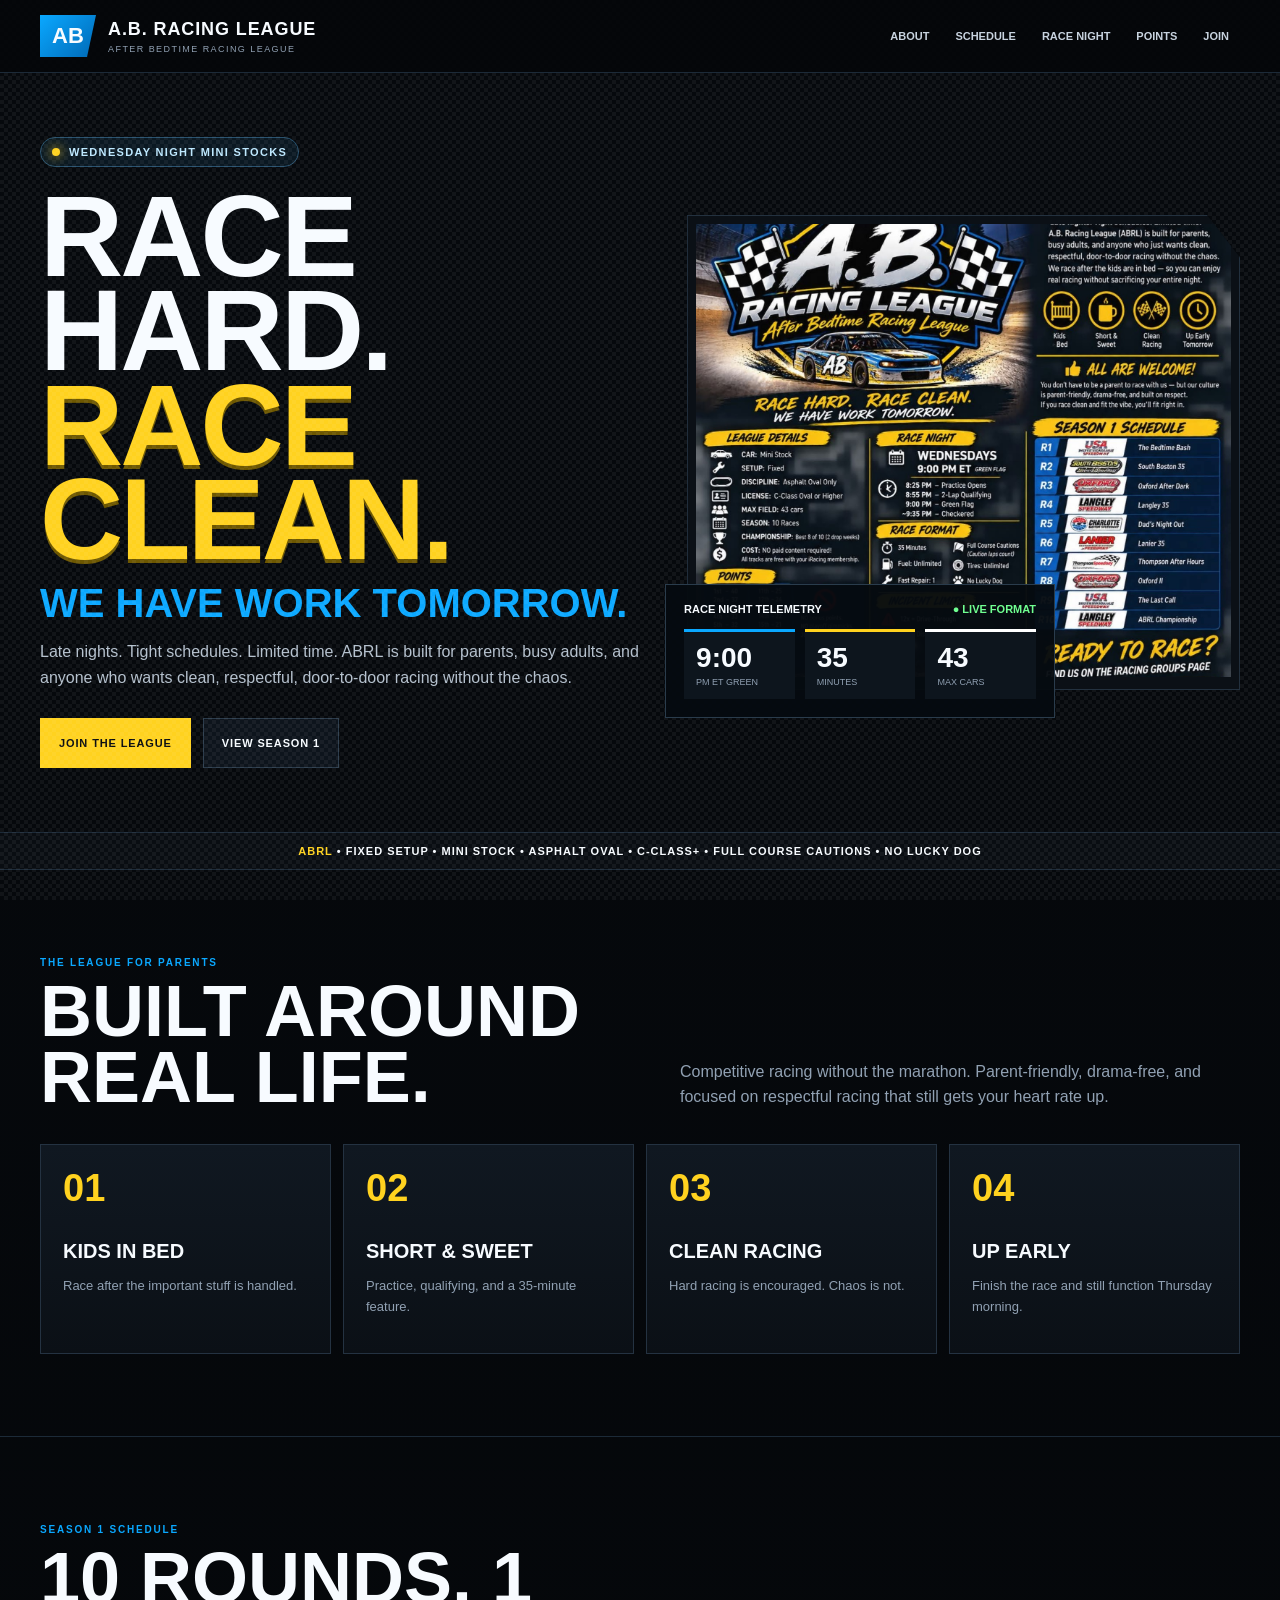
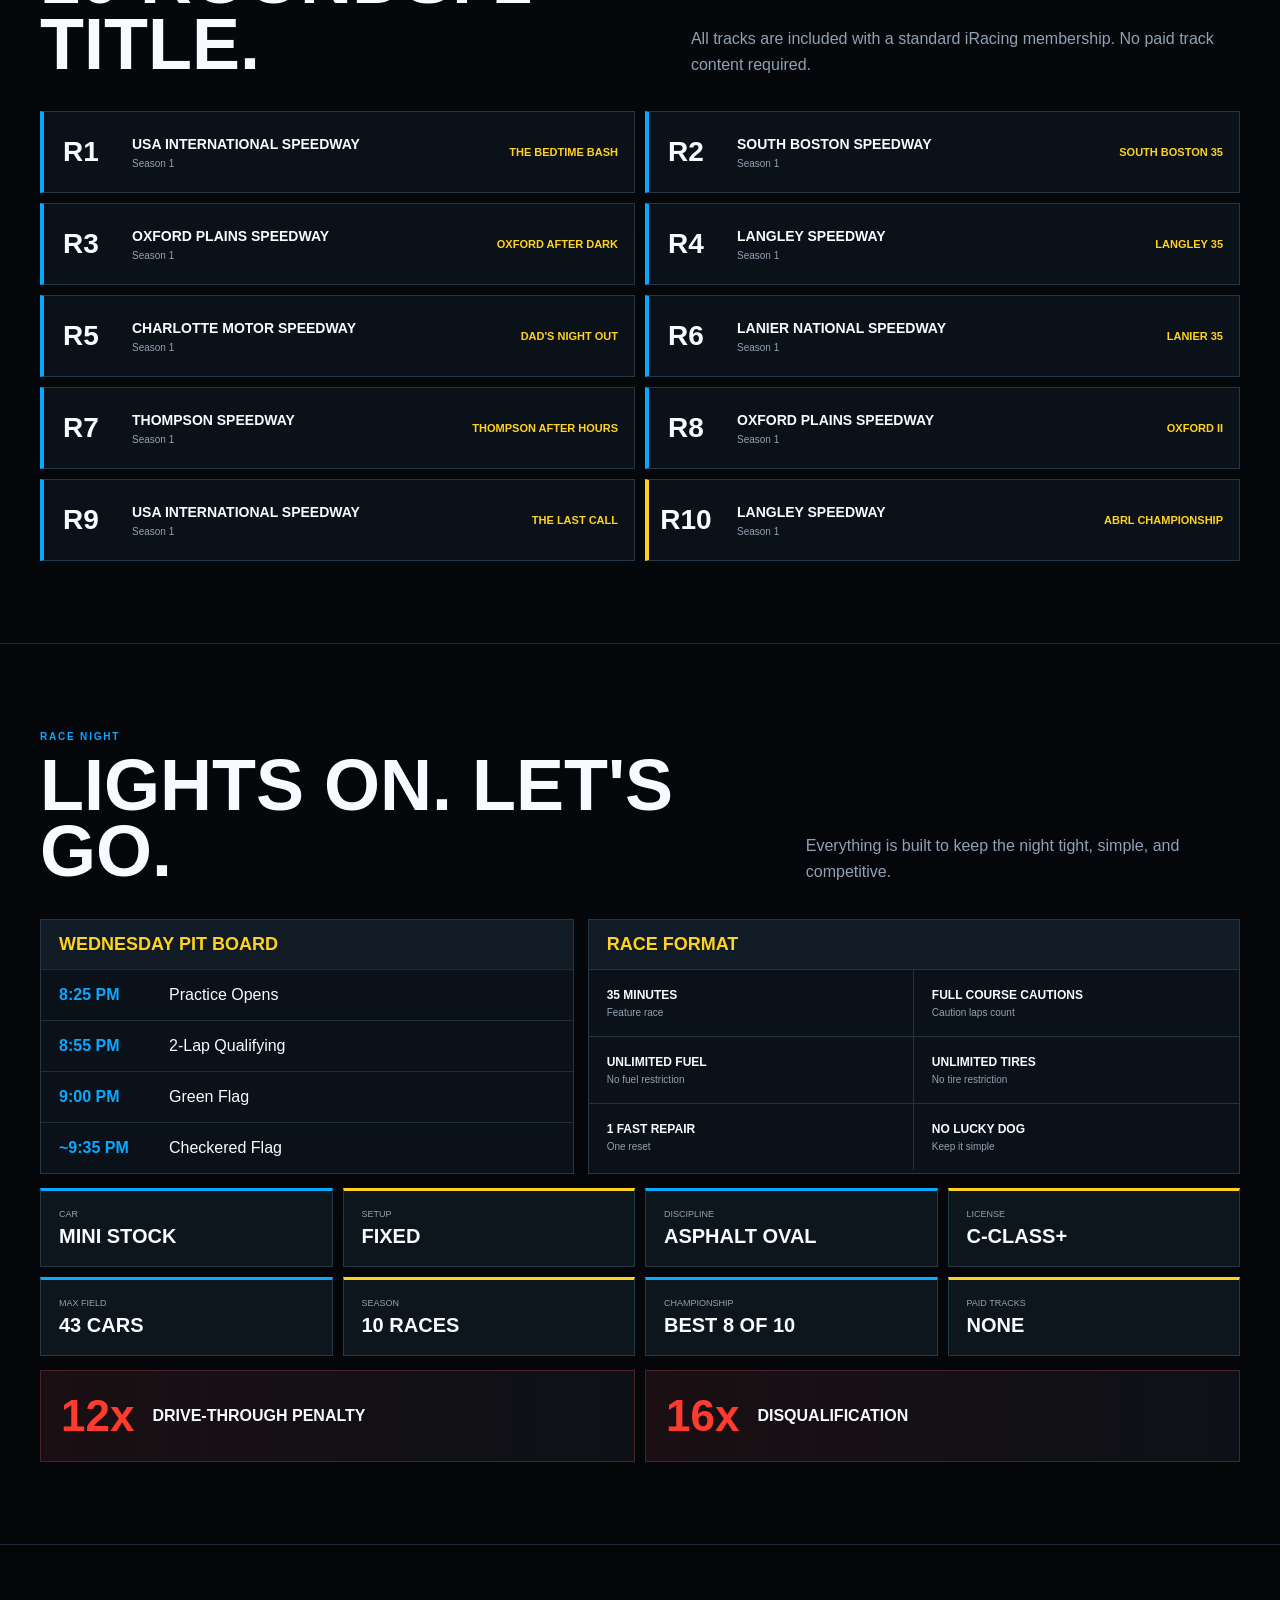
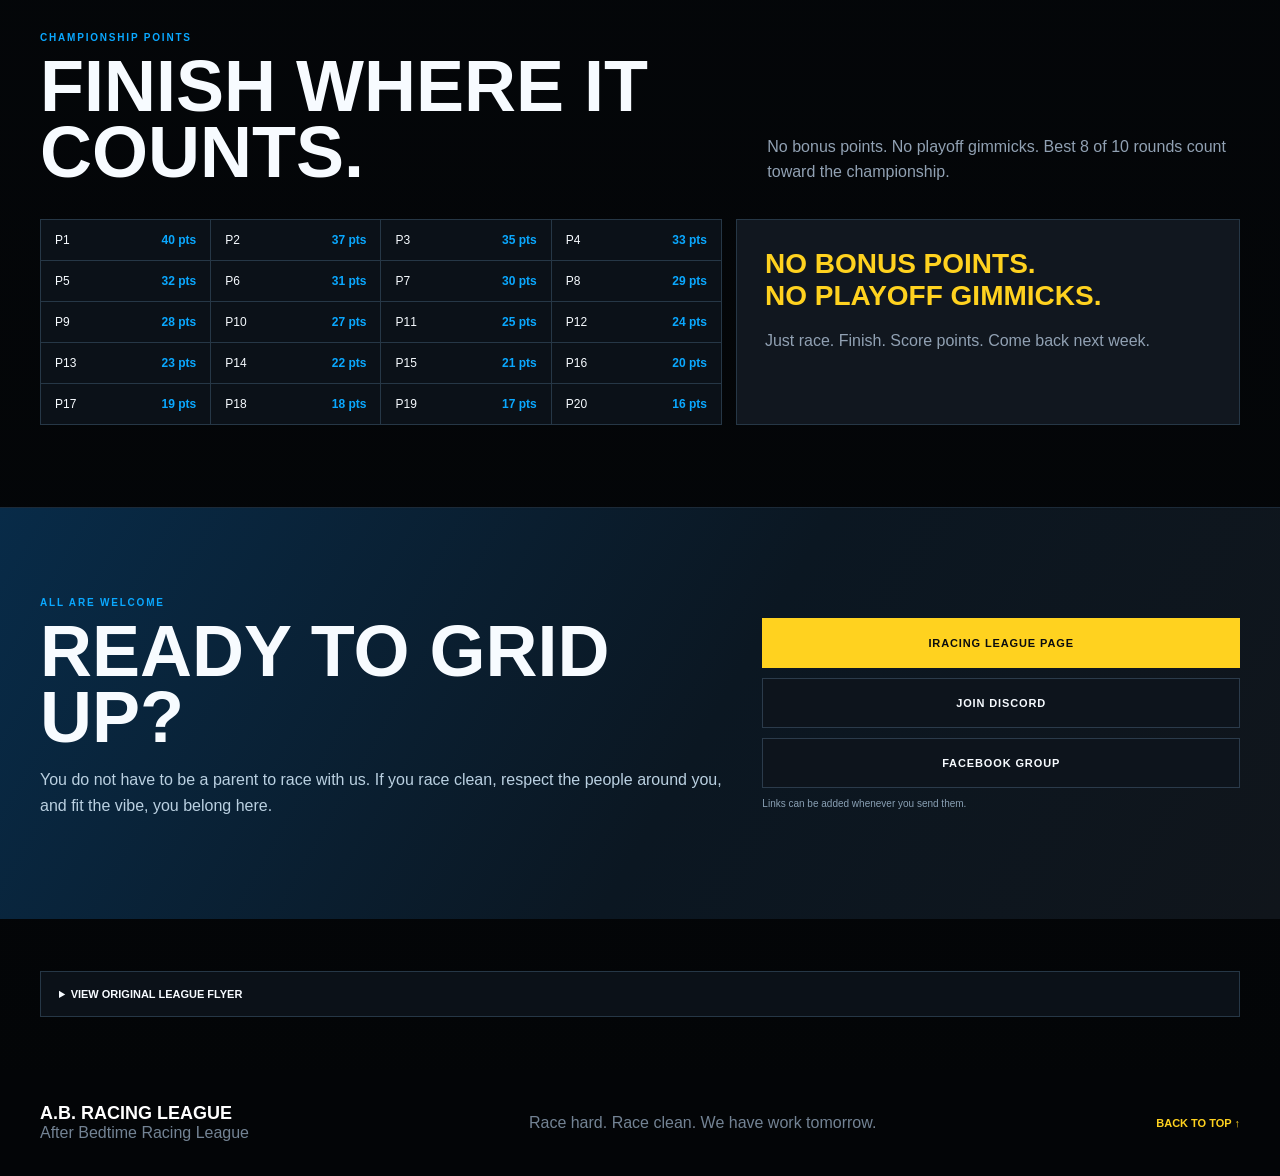
==== index.html @ ee40f9c9 "Add files via upload" ====
<!doctype html><html lang="en"><head><meta charset="utf-8"><meta name="viewport" content="width=device-width,initial-scale=1">
<meta name="theme-color" content="#05070a"><title>ABRL | After Bedtime Racing League</title>
<style>
:root{--bg:#05070a;--panel:#0c1118;--blue:#0aa8ff;--yellow:#ffd21f;--white:#f7fbff;--muted:#91a1b3;--red:#ff3b30;--line:#243241}
*{box-sizing:border-box}html{scroll-behavior:smooth}body{margin:0;background:linear-gradient(#06090d,#030507);color:var(--white);font-family:Arial,sans-serif}
body:before{content:"";position:fixed;inset:0;pointer-events:none;opacity:.05;background-image:linear-gradient(45deg,#fff 25%,transparent 25%),linear-gradient(-45deg,#fff 25%,transparent 25%),linear-gradient(45deg,transparent 75%,#fff 75%),linear-gradient(-45deg,transparent 75%,#fff 75%);background-size:8px 8px;background-position:0 0,0 4px,4px -4px,-4px 0}
a{color:inherit;text-decoration:none}.wrap{width:min(1200px,calc(100% - 28px));margin:auto}
header{position:sticky;top:0;z-index:50;background:#05070aee;border-bottom:1px solid #1c2a38}.nav{min-height:72px;display:flex;align-items:center;justify-content:space-between;gap:18px}
.brand{display:flex;align-items:center;gap:12px;text-transform:uppercase}.brandmark{width:56px;height:42px;display:grid;place-items:center;background:linear-gradient(135deg,var(--blue),#0069b6);clip-path:polygon(0 0,100% 0,84% 100%,0 100%);font:900 22px Impact,Arial}
.brand strong{font:900 18px Impact,Arial;letter-spacing:.05em}.brand small{display:block;color:var(--muted);font-size:9px;letter-spacing:.16em;margin-top:4px}
nav{display:flex;gap:4px}nav a{padding:10px 11px;font-size:11px;font-weight:900;text-transform:uppercase;color:#c8d3df}.menu{display:none;background:none;border:1px solid var(--line);color:#fff;padding:9px 12px}
.hero{overflow:hidden;border-bottom:1px solid #1c2a38}.hero-grid{display:grid;grid-template-columns:1.05fr .95fr;gap:36px;align-items:center;min-height:710px;padding:64px 0}
.pill{display:inline-flex;align-items:center;gap:9px;border:1px solid #28516e;background:#0a1822;padding:8px 11px;border-radius:999px;font-size:11px;font-weight:900;text-transform:uppercase;letter-spacing:.12em;color:#bde8ff}.pill i{width:8px;height:8px;border-radius:50%;background:var(--yellow);box-shadow:0 0 12px var(--yellow)}
h1{margin:22px 0 0;font:900 clamp(62px,9vw,126px)/.82 Impact,Arial;text-transform:uppercase;letter-spacing:-.025em}h1 span{display:block}h1 .accent{color:var(--yellow);text-shadow:0 4px 0 #6d5700}
.tagline{font:900 clamp(22px,3.5vw,40px)/1 Impact,Arial;text-transform:uppercase;color:var(--blue);margin:16px 0}.hero p{max-width:680px;color:#b4c0cd;line-height:1.65}
.actions{display:flex;gap:12px;flex-wrap:wrap;margin-top:26px}.btn{min-height:50px;display:inline-flex;align-items:center;justify-content:center;padding:0 18px;border:1px solid #2b3b4b;background:#0d141c;font-size:11px;font-weight:900;text-transform:uppercase;letter-spacing:.08em}.btn.primary{background:var(--yellow);color:#0a0c0f;border-color:var(--yellow)}
.hero-visual{position:relative}.car-card{border:1px solid #23313f;background:#0b1016;padding:8px;box-shadow:0 24px 80px #0008;clip-path:polygon(0 0,94% 0,100% 9%,100% 100%,6% 100%,0 91%)}.car-card img{width:100%;aspect-ratio:1.18;object-fit:cover}
.telemetry{position:absolute;left:-22px;bottom:-28px;width:min(390px,82%);background:#060b10f5;border:1px solid #2a3c4c;padding:18px}.telemetry-head{display:flex;justify-content:space-between;margin-bottom:14px;font-size:11px;font-weight:900;text-transform:uppercase}.live{color:#70ff91}
.gauges{display:grid;grid-template-columns:repeat(3,1fr);gap:10px}.gauge{background:#0d151d;border-top:3px solid var(--blue);padding:12px}.gauge:nth-child(2){border-top-color:var(--yellow)}.gauge:nth-child(3){border-top-color:#fff}.gauge b{display:block;font:900 28px/1 Impact,Arial}.gauge small{display:block;color:var(--muted);font-size:9px;text-transform:uppercase;margin-top:5px}
.ticker{overflow:hidden;border-bottom:1px solid #1c2a38;background:#090d12}.ticker div{padding:12px 0;font-size:11px;font-weight:900;text-transform:uppercase;letter-spacing:.09em;white-space:nowrap;text-align:center}.ticker b{color:var(--yellow)}
.section{padding:82px 0;border-bottom:1px solid #1c2a38}.section-head{display:flex;justify-content:space-between;gap:30px;align-items:end;margin-bottom:34px}.kicker{color:var(--blue);font-size:10px;font-weight:900;letter-spacing:.18em;text-transform:uppercase}
h2{font:900 clamp(42px,6vw,72px)/.92 Impact,Arial;text-transform:uppercase;margin:8px 0 0}.section-head p{max-width:560px;color:var(--muted);line-height:1.6;margin:0}
.values{display:grid;grid-template-columns:repeat(4,1fr);gap:12px}.value{background:linear-gradient(#101821,#0b1016);border:1px solid var(--line);padding:22px;min-height:200px}.value .num{font:900 38px Impact,Arial;color:var(--yellow)}.value h3{font:900 20px Impact,Arial;text-transform:uppercase;margin:30px 0 8px}.value p{font-size:13px;color:var(--muted);line-height:1.6}
.schedule-grid{display:grid;grid-template-columns:repeat(2,1fr);gap:10px}.round{display:grid;grid-template-columns:74px 1fr auto;align-items:center;gap:14px;min-height:82px;background:#0b1118;border:1px solid #253645;border-left:4px solid var(--blue)}.round.final{border-left-color:var(--yellow)}.rno{font:900 28px Impact,Arial;text-align:center}.round strong{font-size:14px;text-transform:uppercase}.round small{display:block;color:var(--muted);font-size:10px;margin-top:5px}.rname{padding-right:16px;color:var(--yellow);font-size:11px;font-weight:900;text-transform:uppercase;text-align:right}
.race-grid{display:grid;grid-template-columns:.9fr 1.1fr;gap:14px}.card{background:#0b1118;border:1px solid #263746}.card-title{padding:14px 18px;background:#111b25;color:var(--yellow);font:900 18px Impact,Arial;text-transform:uppercase}.timeline-row{display:grid;grid-template-columns:110px 1fr;padding:16px 18px;border-top:1px solid #1e2c39}.timeline-row b{color:var(--blue)}
.format-grid{display:grid;grid-template-columns:1fr 1fr}.fi{padding:18px;border-top:1px solid #243241;border-right:1px solid #243241}.fi:nth-child(2n){border-right:0}.fi strong{display:block;text-transform:uppercase;font-size:12px}.fi small{display:block;color:var(--muted);font-size:10px;margin-top:5px}
.specs{display:grid;grid-template-columns:repeat(4,1fr);gap:10px;margin-top:14px}.spec{background:#0d151d;border:1px solid #263746;border-top:3px solid var(--blue);padding:18px}.spec:nth-child(2n){border-top-color:var(--yellow)}.spec small{display:block;color:var(--muted);font-size:9px;text-transform:uppercase}.spec strong{display:block;font:900 20px Impact,Arial;text-transform:uppercase;margin-top:6px}
.incidents{display:grid;grid-template-columns:1fr 1fr;gap:10px;margin-top:14px}.incident{background:linear-gradient(90deg,#1a0f12,#0d1117);border:1px solid #492329;padding:20px;display:flex;align-items:center;gap:18px}.incident b{font:900 44px Impact,Arial;color:var(--red)}.incident span{font-weight:900;text-transform:uppercase}
.points-layout{display:grid;grid-template-columns:1.15fr .85fr;gap:14px}.points{display:grid;grid-template-columns:repeat(4,1fr);border:1px solid #263746;background:#263746;gap:1px}.point{background:#0b1118;padding:13px 14px;display:flex;justify-content:space-between;font-size:12px}.point b{color:var(--blue)}
.no-gimmicks{background:#11171f;border:1px solid #263746;padding:28px}.no-gimmicks strong{display:block;color:var(--yellow);font:900 28px Impact,Arial;text-transform:uppercase}.no-gimmicks p{color:var(--muted);line-height:1.6}
.join{background:linear-gradient(120deg,#082b48,#0b1722 55%,#10151b)}.join .wrap{padding:84px 0}.join-grid{display:grid;grid-template-columns:1fr .7fr;gap:40px;align-items:center}.join p{color:#bad0e1;line-height:1.65}.join-actions{display:flex;flex-direction:column;gap:10px}.note{font-size:10px;color:#89a0b4}
.flyer{padding:52px 0}.flyer details{border:1px solid #263746;background:#0b1118}.flyer summary{padding:16px 18px;cursor:pointer;font-size:11px;font-weight:900;text-transform:uppercase}.flyer img{width:100%;border-top:1px solid #263746}
footer{padding:34px 0;background:#030507;color:#738394}footer .wrap{display:flex;justify-content:space-between;align-items:center;gap:20px}footer strong{color:#fff;font:900 18px Impact,Arial;text-transform:uppercase}footer a{color:var(--yellow);font-size:11px;font-weight:900;text-transform:uppercase}
.toast{position:fixed;left:50%;bottom:24px;transform:translate(-50%,20px);opacity:0;background:#0e151c;border:1px solid var(--yellow);padding:12px 16px;font-size:11px;font-weight:900;z-index:120;transition:.2s}.toast.show{opacity:1;transform:translate(-50%,0)}
@media(max-width:950px){.hero-grid,.race-grid,.points-layout,.join-grid{grid-template-columns:1fr}.hero-grid{padding-bottom:100px}.values{grid-template-columns:1fr 1fr}.specs{grid-template-columns:1fr 1fr}.section-head{align-items:start;flex-direction:column}}
@media(max-width:700px){nav{display:none;position:absolute;left:14px;right:14px;top:72px;background:#081019;border:1px solid #263746;padding:10px}nav.open{display:flex;flex-direction:column}.menu{display:block}.hero-grid{min-height:auto;padding-top:48px}.telemetry{position:relative;left:auto;bottom:auto;margin-top:10px;width:100%}.values,.schedule-grid,.specs,.incidents{grid-template-columns:1fr}.round{grid-template-columns:62px 1fr}.rname{grid-column:2;text-align:left;padding:0 10px 14px 0}.format-grid,.points{grid-template-columns:1fr}.fi{border-right:0}footer .wrap{flex-direction:column;align-items:flex-start}}
</style></head><body>
<header><div class="wrap nav"><a href="#top" class="brand"><span class="brandmark">AB</span><span><strong>A.B. Racing League</strong><small>After Bedtime Racing League</small></span></a><button class="menu">MENU</button><nav><a href="#about">About</a><a href="#schedule">Schedule</a><a href="#race">Race Night</a><a href="#points">Points</a><a href="#join">Join</a></nav></div></header>
<main id="top">
<section class="hero"><div class="wrap hero-grid"><div><div class="pill"><i></i> Wednesday Night Mini Stocks</div><h1><span>Race Hard.</span><span class="accent">Race Clean.</span></h1><div class="tagline">We have work tomorrow.</div><p>Late nights. Tight schedules. Limited time. ABRL is built for parents, busy adults, and anyone who wants clean, respectful, door-to-door racing without the chaos.</p><div class="actions"><a href="#join" class="btn primary">Join the League</a><a href="#schedule" class="btn">View Season 1</a></div></div><div class="hero-visual"><div class="car-card"><img src="[data-uri]" alt="ABRL racing league artwork"></div><div class="telemetry"><div class="telemetry-head"><strong>Race Night Telemetry</strong><span class="live">● LIVE FORMAT</span></div><div class="gauges"><div class="gauge"><b>9:00</b><small>PM ET Green</small></div><div class="gauge"><b>35</b><small>Minutes</small></div><div class="gauge"><b>43</b><small>Max Cars</small></div></div></div></div></div></section>
<div class="ticker"><div><b>ABRL</b> • FIXED SETUP • MINI STOCK • ASPHALT OVAL • C-CLASS+ • FULL COURSE CAUTIONS • NO LUCKY DOG</div></div>
<section class="section" id="about"><div class="wrap"><div class="section-head"><div><span class="kicker">The League for Parents</span><h2>Built around real life.</h2></div><p>Competitive racing without the marathon. Parent-friendly, drama-free, and focused on respectful racing that still gets your heart rate up.</p></div><div class="values"><article class="value"><div class="num">01</div><h3>Kids in Bed</h3><p>Race after the important stuff is handled.</p></article><article class="value"><div class="num">02</div><h3>Short & Sweet</h3><p>Practice, qualifying, and a 35-minute feature.</p></article><article class="value"><div class="num">03</div><h3>Clean Racing</h3><p>Hard racing is encouraged. Chaos is not.</p></article><article class="value"><div class="num">04</div><h3>Up Early</h3><p>Finish the race and still function Thursday morning.</p></article></div></div></section>
<section class="section" id="schedule"><div class="wrap"><div class="section-head"><div><span class="kicker">Season 1 Schedule</span><h2>10 rounds. 1 title.</h2></div><p>All tracks are included with a standard iRacing membership. No paid track content required.</p></div><div class="schedule-grid"><article class="round "><div class="rno">R1</div><div><strong>USA International Speedway</strong><small>Season 1</small></div><div class="rname">The Bedtime Bash</div></article>
<article class="round "><div class="rno">R2</div><div><strong>South Boston Speedway</strong><small>Season 1</small></div><div class="rname">South Boston 35</div></article>
<article class="round "><div class="rno">R3</div><div><strong>Oxford Plains Speedway</strong><small>Season 1</small></div><div class="rname">Oxford After Dark</div></article>
<article class="round "><div class="rno">R4</div><div><strong>Langley Speedway</strong><small>Season 1</small></div><div class="rname">Langley 35</div></article>
<article class="round "><div class="rno">R5</div><div><strong>Charlotte Motor Speedway</strong><small>Season 1</small></div><div class="rname">Dad's Night Out</div></article>
<article class="round "><div class="rno">R6</div><div><strong>Lanier National Speedway</strong><small>Season 1</small></div><div class="rname">Lanier 35</div></article>
<article class="round "><div class="rno">R7</div><div><strong>Thompson Speedway</strong><small>Season 1</small></div><div class="rname">Thompson After Hours</div></article>
<article class="round "><div class="rno">R8</div><div><strong>Oxford Plains Speedway</strong><small>Season 1</small></div><div class="rname">Oxford II</div></article>
<article class="round "><div class="rno">R9</div><div><strong>USA International Speedway</strong><small>Season 1</small></div><div class="rname">The Last Call</div></article>
<article class="round final"><div class="rno">R10</div><div><strong>Langley Speedway</strong><small>Season 1</small></div><div class="rname">ABRL Championship</div></article></div></div></section>
<section class="section" id="race"><div class="wrap"><div class="section-head"><div><span class="kicker">Race Night</span><h2>Lights on. Let's go.</h2></div><p>Everything is built to keep the night tight, simple, and competitive.</p></div><div class="race-grid"><div class="card"><div class="card-title">Wednesday Pit Board</div><div class="timeline-row"><b>8:25 PM</b><span>Practice Opens</span></div><div class="timeline-row"><b>8:55 PM</b><span>2-Lap Qualifying</span></div><div class="timeline-row"><b>9:00 PM</b><span>Green Flag</span></div><div class="timeline-row"><b>~9:35 PM</b><span>Checkered Flag</span></div></div><div class="card"><div class="card-title">Race Format</div><div class="format-grid"><div class="fi"><strong>35 Minutes</strong><small>Feature race</small></div><div class="fi"><strong>Full Course Cautions</strong><small>Caution laps count</small></div><div class="fi"><strong>Unlimited Fuel</strong><small>No fuel restriction</small></div><div class="fi"><strong>Unlimited Tires</strong><small>No tire restriction</small></div><div class="fi"><strong>1 Fast Repair</strong><small>One reset</small></div><div class="fi"><strong>No Lucky Dog</strong><small>Keep it simple</small></div></div></div></div>
<div class="specs"><div class="spec"><small>Car</small><strong>Mini Stock</strong></div><div class="spec"><small>Setup</small><strong>Fixed</strong></div><div class="spec"><small>Discipline</small><strong>Asphalt Oval</strong></div><div class="spec"><small>License</small><strong>C-Class+</strong></div><div class="spec"><small>Max Field</small><strong>43 Cars</strong></div><div class="spec"><small>Season</small><strong>10 Races</strong></div><div class="spec"><small>Championship</small><strong>Best 8 of 10</strong></div><div class="spec"><small>Paid Tracks</small><strong>None</strong></div></div><div class="incidents"><div class="incident"><b>12x</b><span>Drive-Through Penalty</span></div><div class="incident"><b>16x</b><span>Disqualification</span></div></div></div></section>
<section class="section" id="points"><div class="wrap"><div class="section-head"><div><span class="kicker">Championship Points</span><h2>Finish where it counts.</h2></div><p>No bonus points. No playoff gimmicks. Best 8 of 10 rounds count toward the championship.</p></div><div class="points-layout"><div class="points"><div class="point"><span>P1</span><b>40 pts</b></div>
<div class="point"><span>P2</span><b>37 pts</b></div>
<div class="point"><span>P3</span><b>35 pts</b></div>
<div class="point"><span>P4</span><b>33 pts</b></div>
<div class="point"><span>P5</span><b>32 pts</b></div>
<div class="point"><span>P6</span><b>31 pts</b></div>
<div class="point"><span>P7</span><b>30 pts</b></div>
<div class="point"><span>P8</span><b>29 pts</b></div>
<div class="point"><span>P9</span><b>28 pts</b></div>
<div class="point"><span>P10</span><b>27 pts</b></div>
<div class="point"><span>P11</span><b>25 pts</b></div>
<div class="point"><span>P12</span><b>24 pts</b></div>
<div class="point"><span>P13</span><b>23 pts</b></div>
<div class="point"><span>P14</span><b>22 pts</b></div>
<div class="point"><span>P15</span><b>21 pts</b></div>
<div class="point"><span>P16</span><b>20 pts</b></div>
<div class="point"><span>P17</span><b>19 pts</b></div>
<div class="point"><span>P18</span><b>18 pts</b></div>
<div class="point"><span>P19</span><b>17 pts</b></div>
<div class="point"><span>P20</span><b>16 pts</b></div></div><aside class="no-gimmicks"><strong>No bonus points.</strong><strong>No playoff gimmicks.</strong><p>Just race. Finish. Score points. Come back next week.</p></aside></div></div></section>
<section class="join" id="join"><div class="wrap"><div class="join-grid"><div><span class="kicker">All Are Welcome</span><h2>Ready to grid up?</h2><p>You do not have to be a parent to race with us. If you race clean, respect the people around you, and fit the vibe, you belong here.</p></div><div class="join-actions"><a href="#" class="btn primary placeholder">iRacing League Page</a><a href="#" class="btn placeholder">Join Discord</a><a href="#" class="btn placeholder">Facebook Group</a><span class="note">Links can be added whenever you send them.</span></div></div></div></section>
<section class="flyer"><div class="wrap"><details><summary>View original league flyer</summary><img src="[data-uri]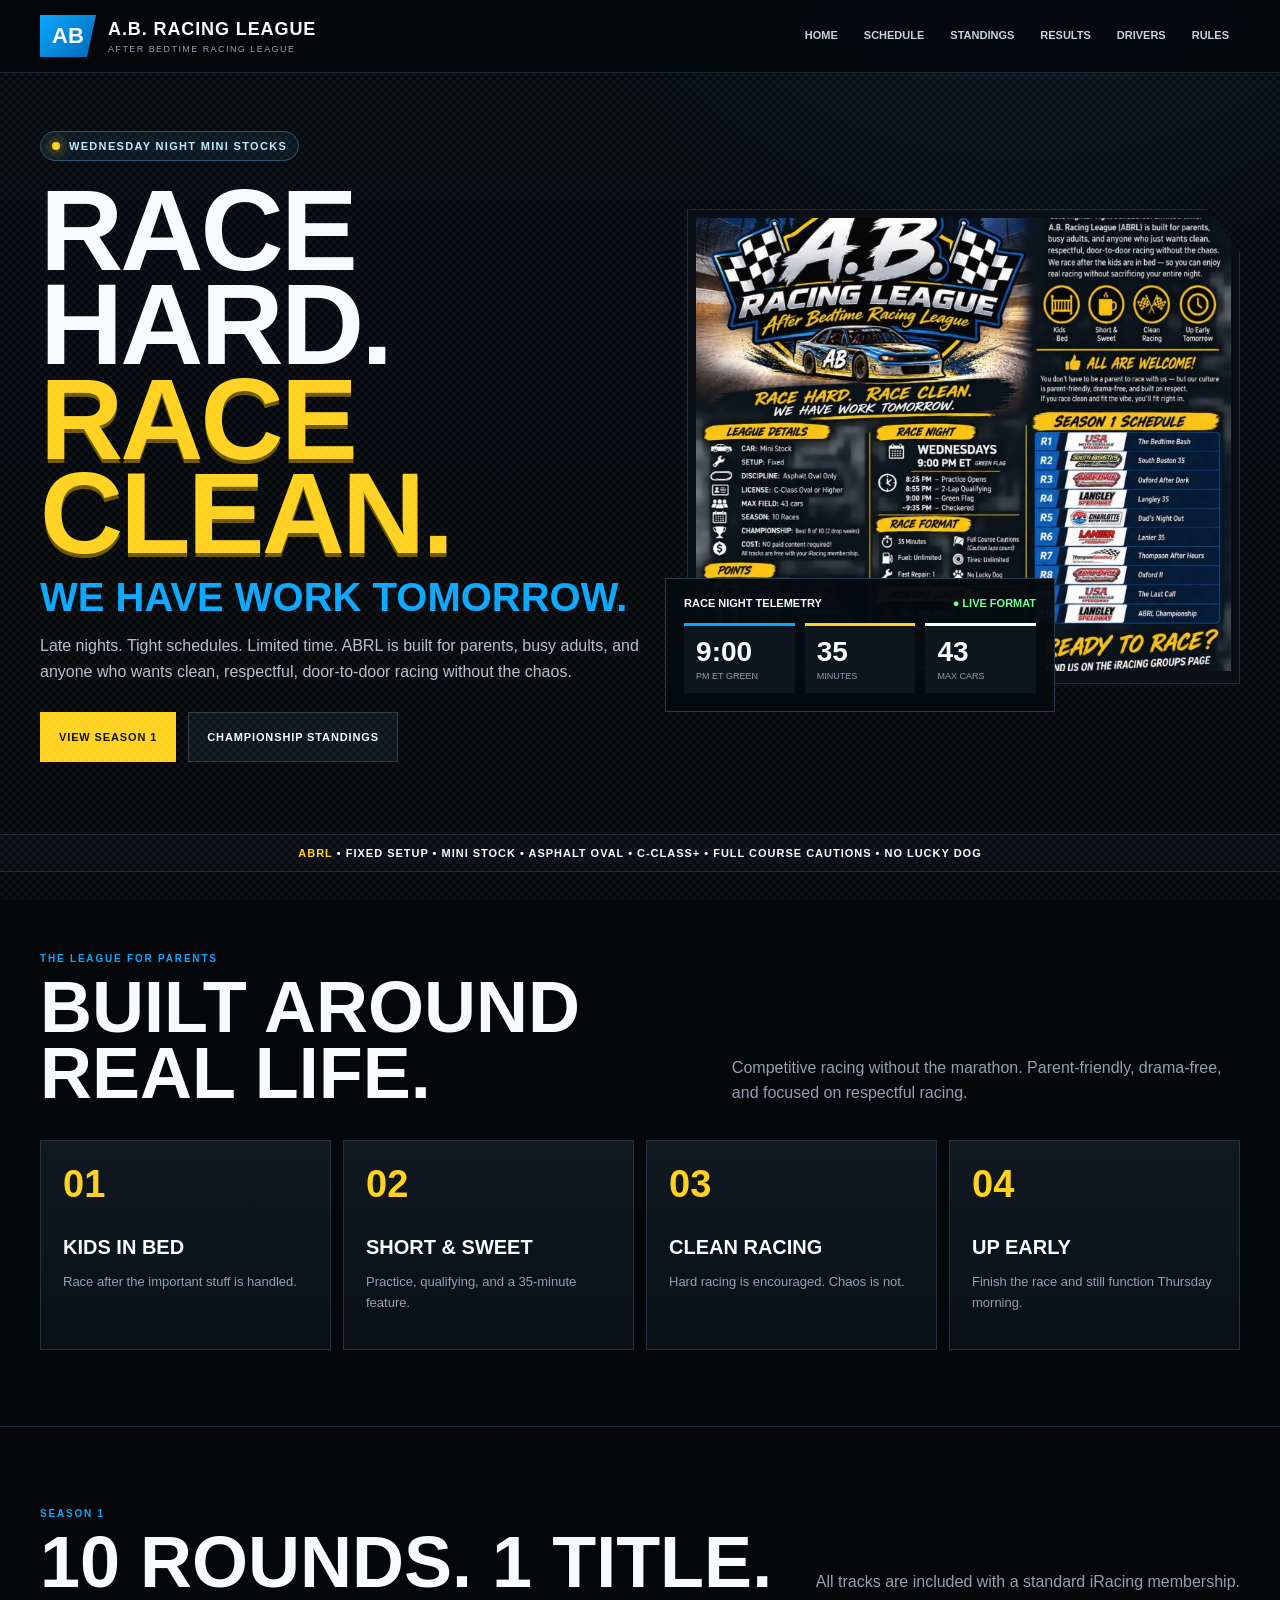
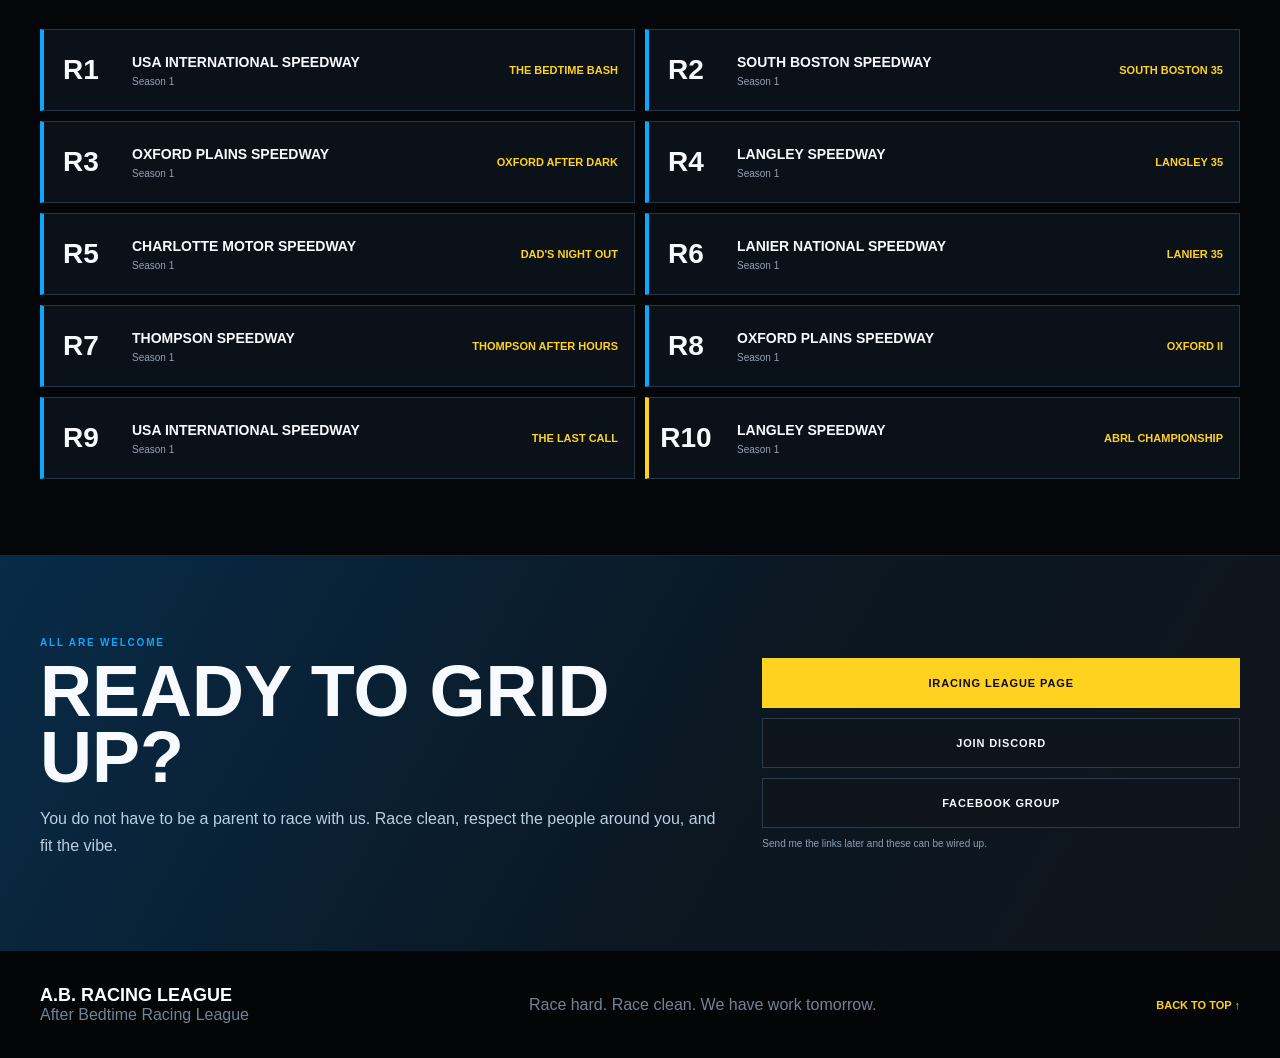
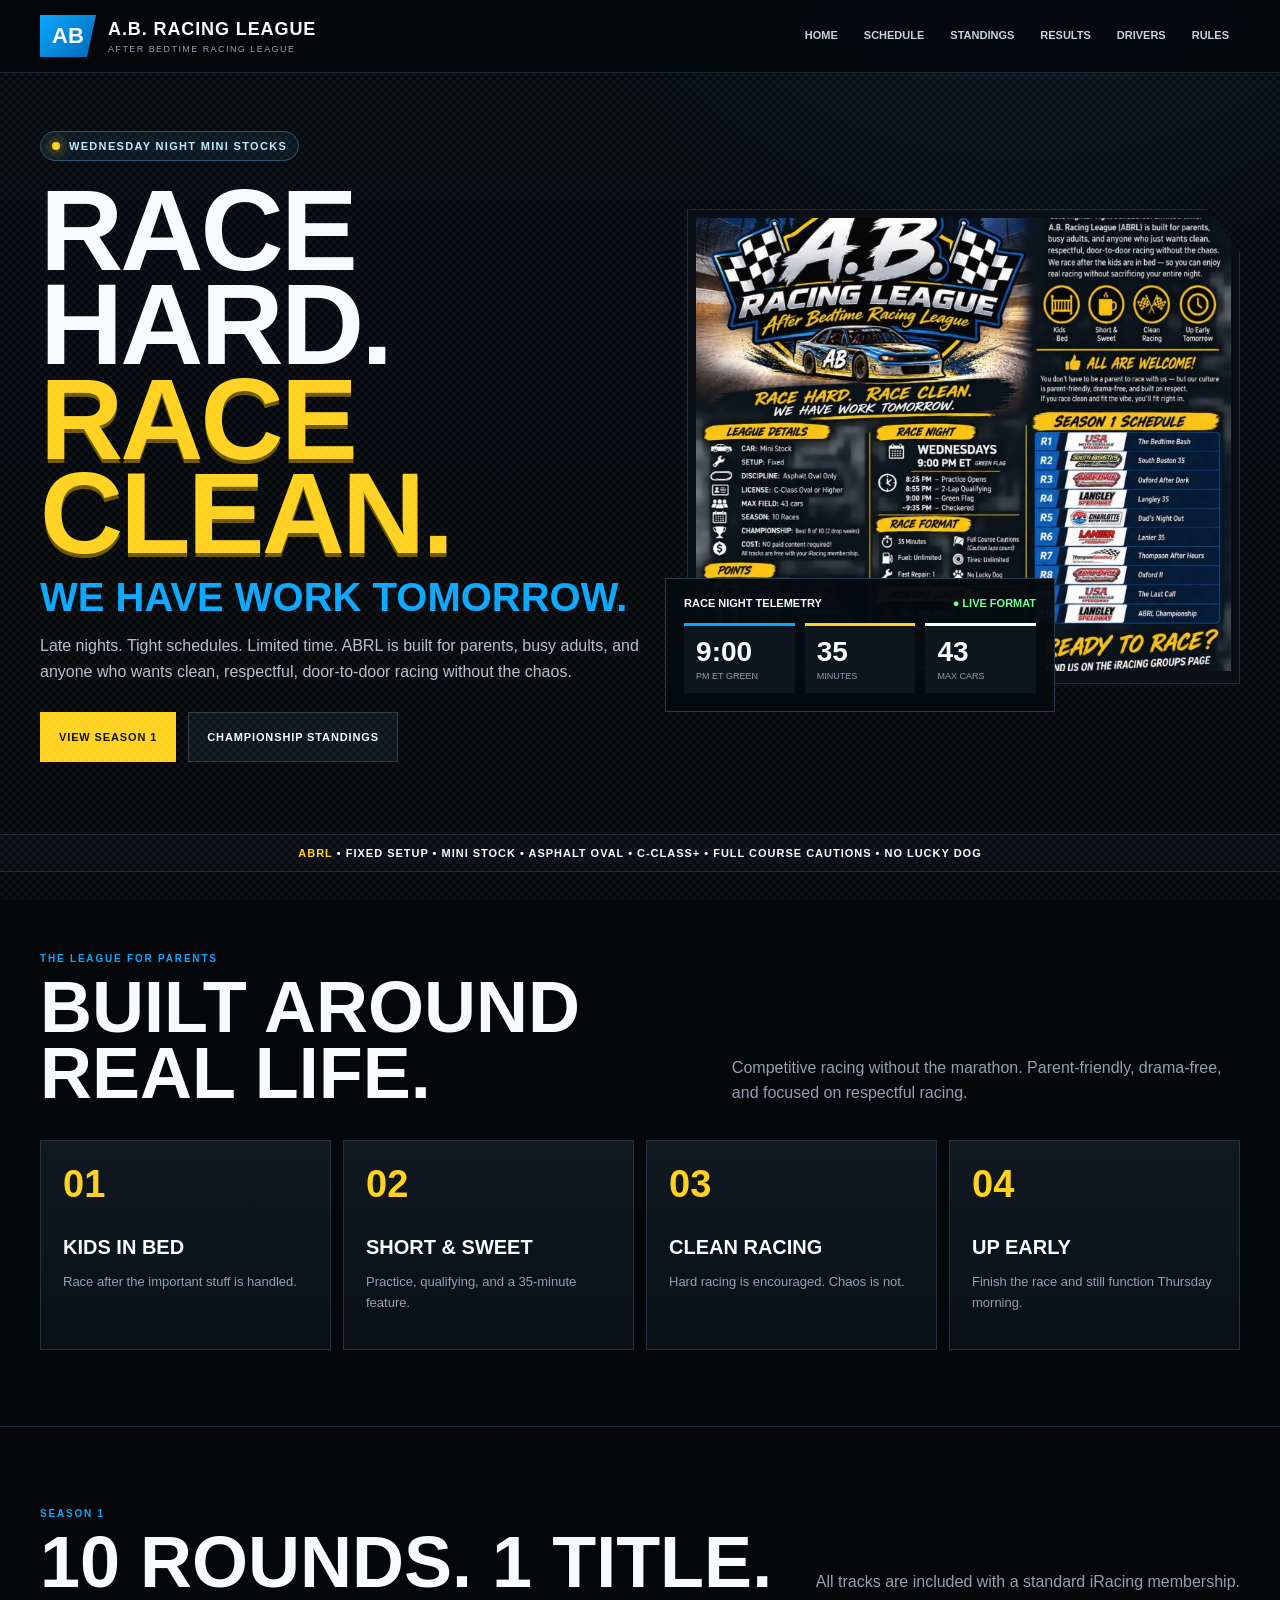
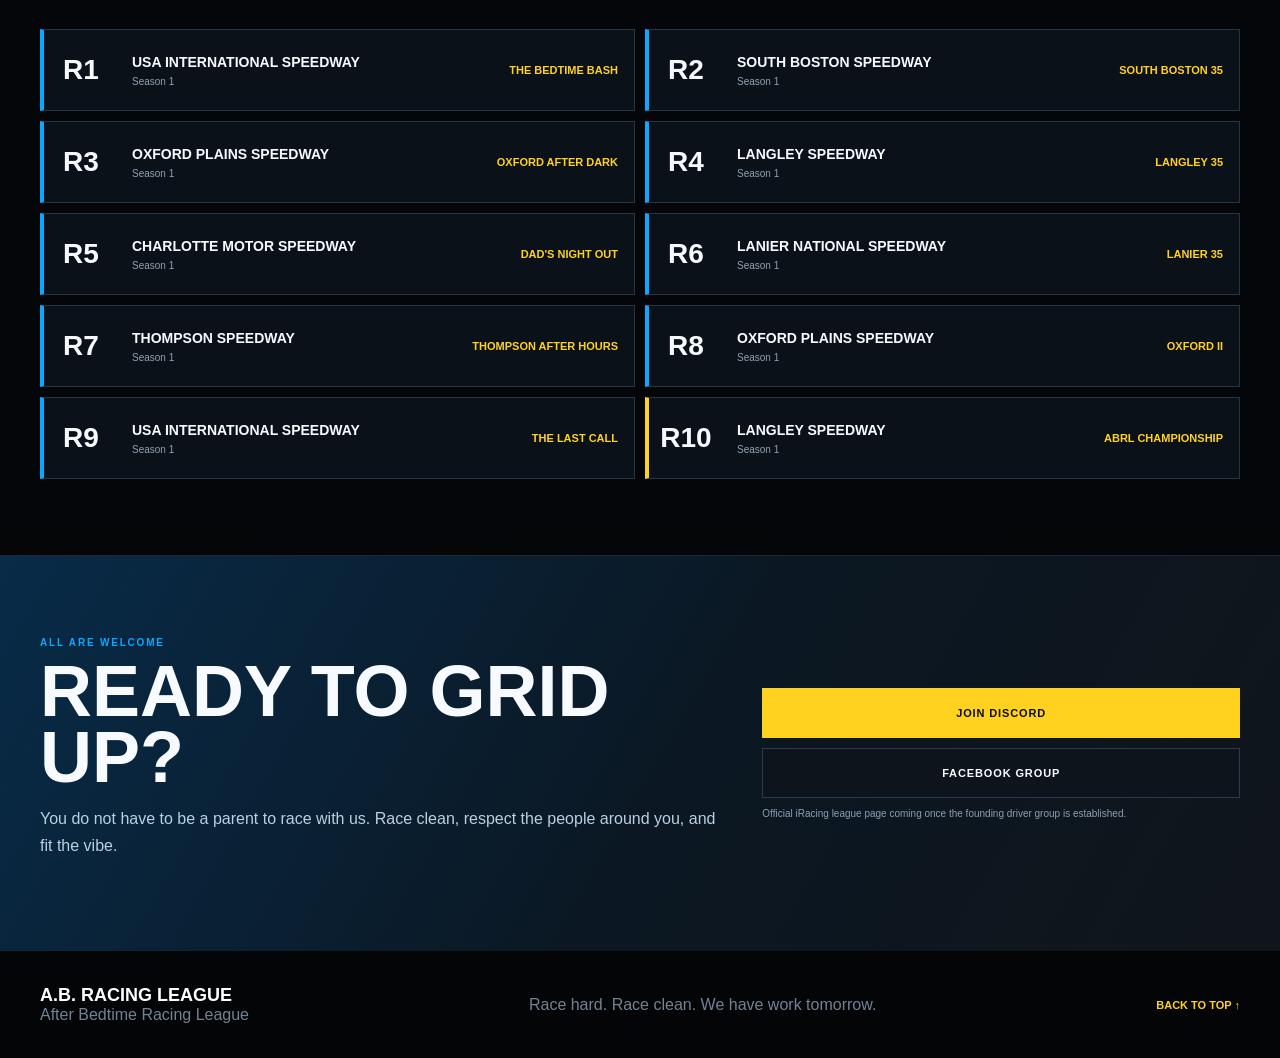
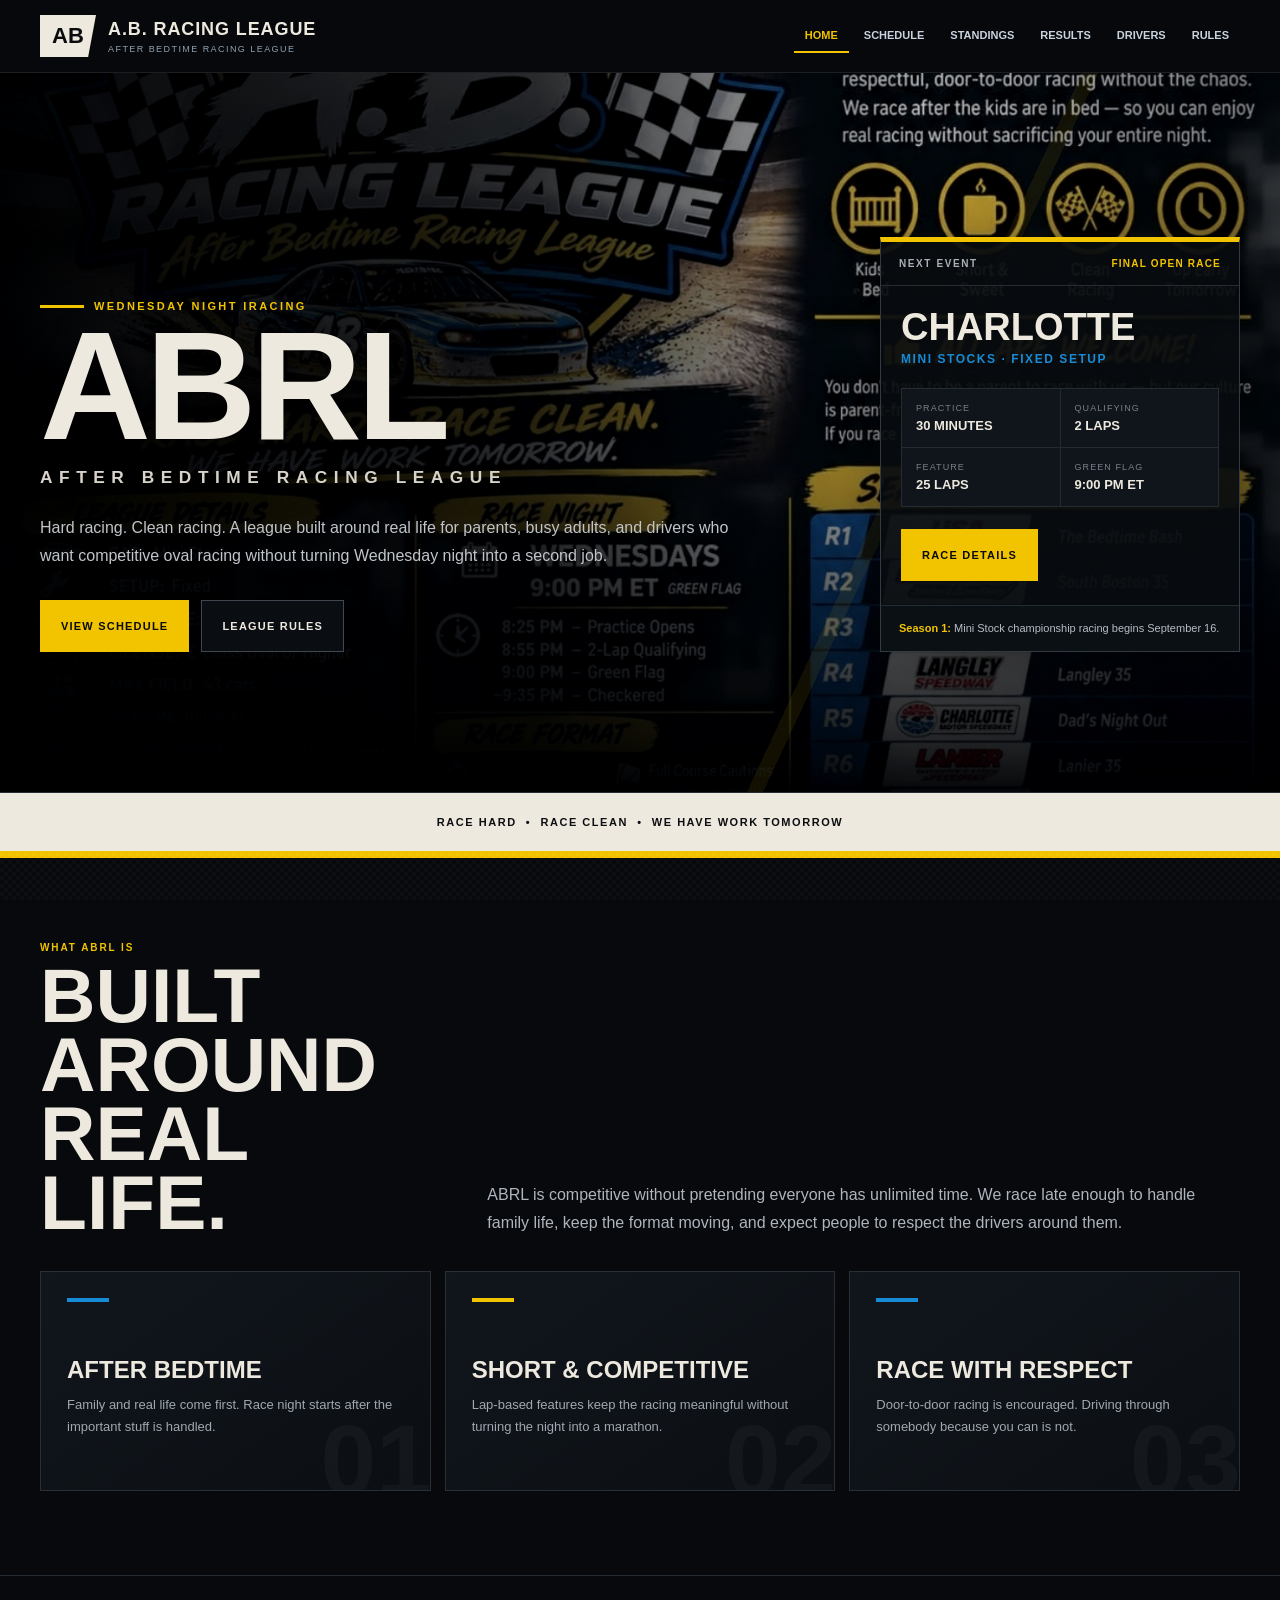
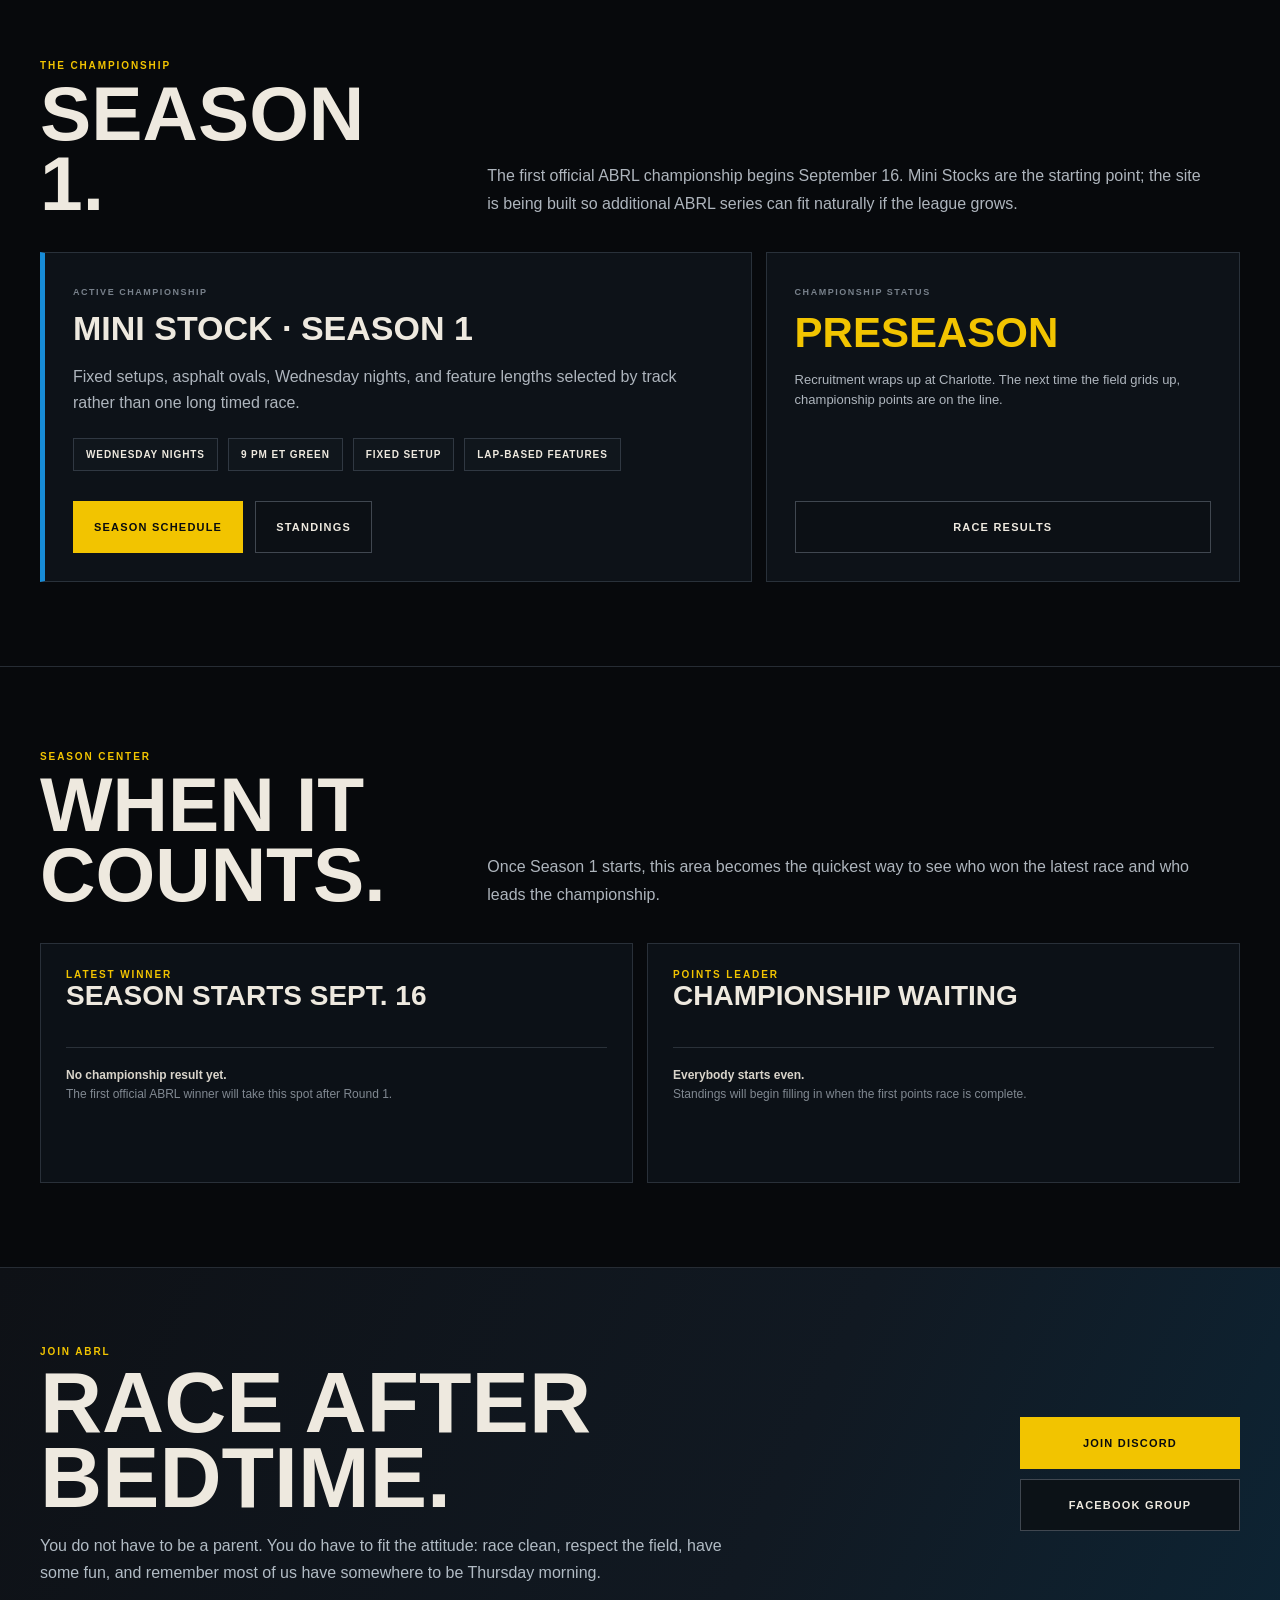
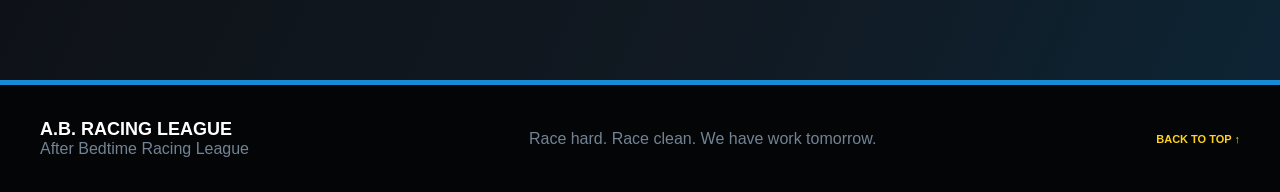
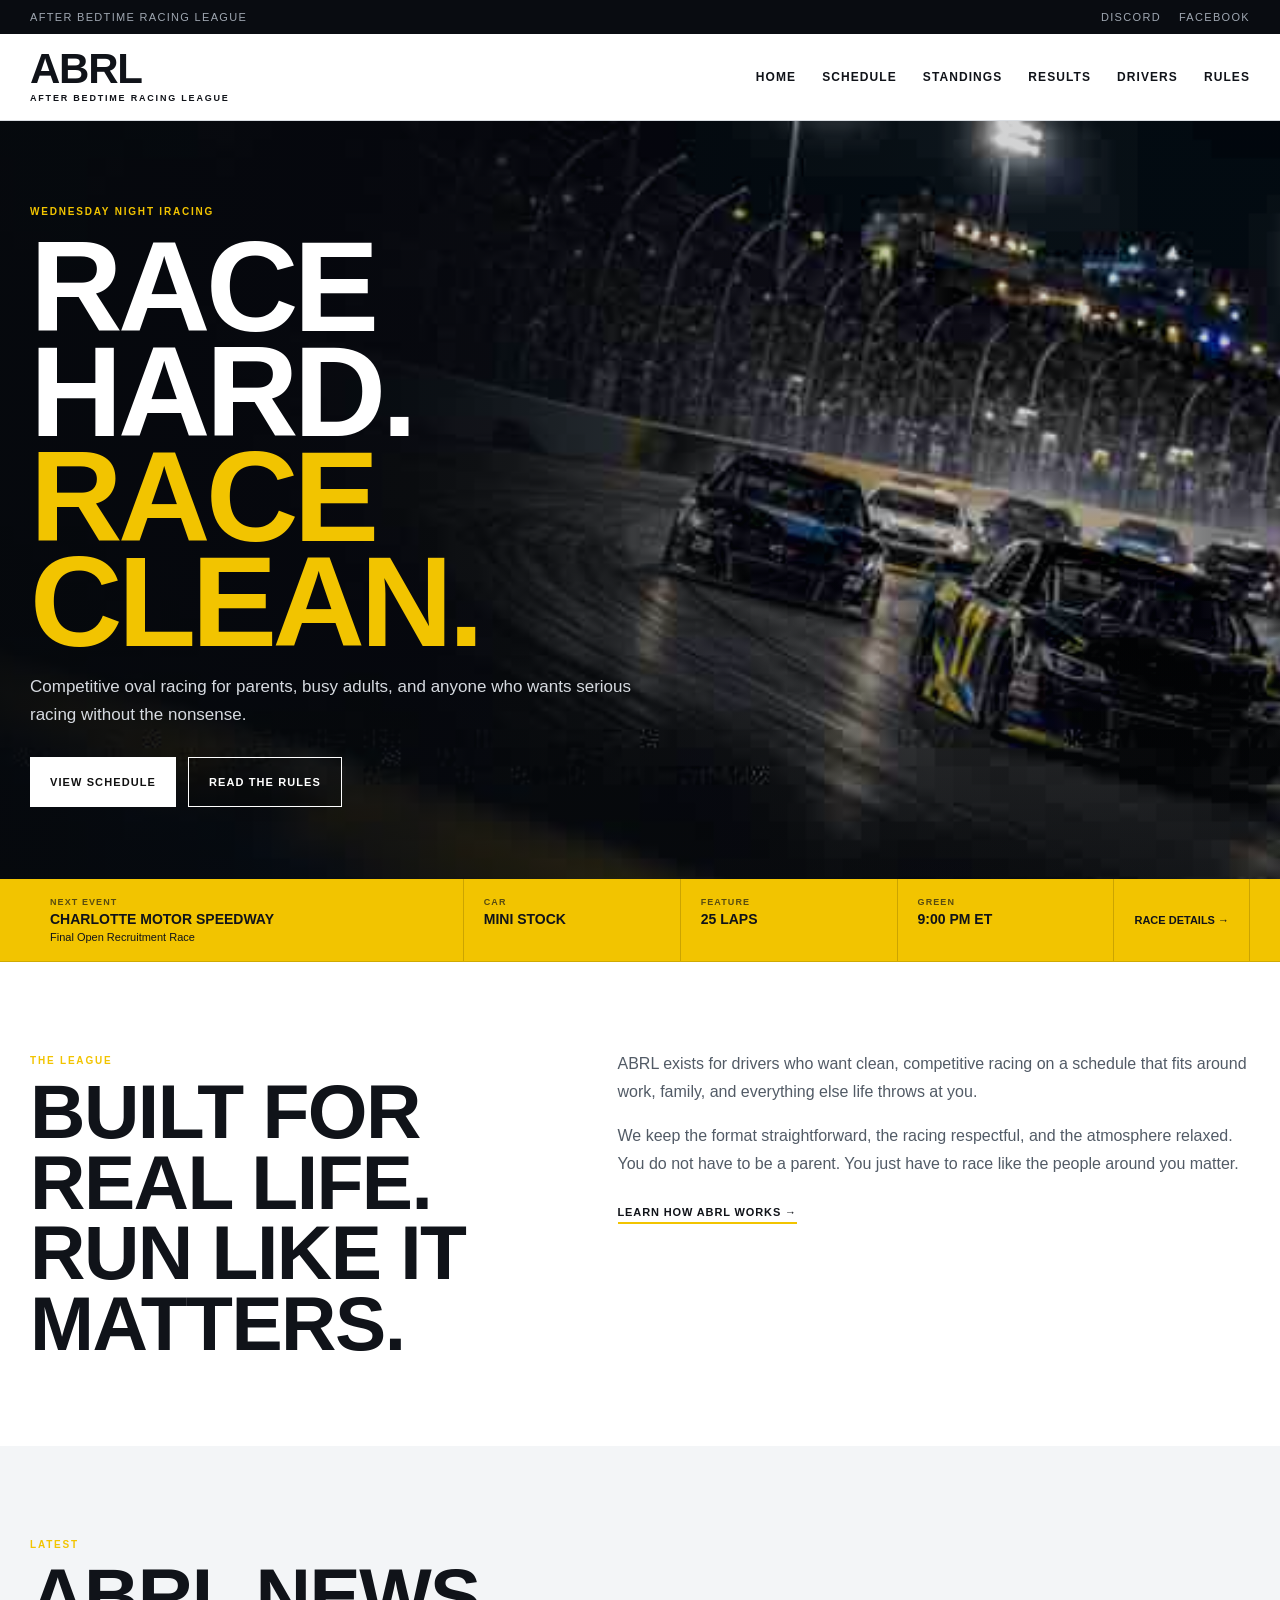
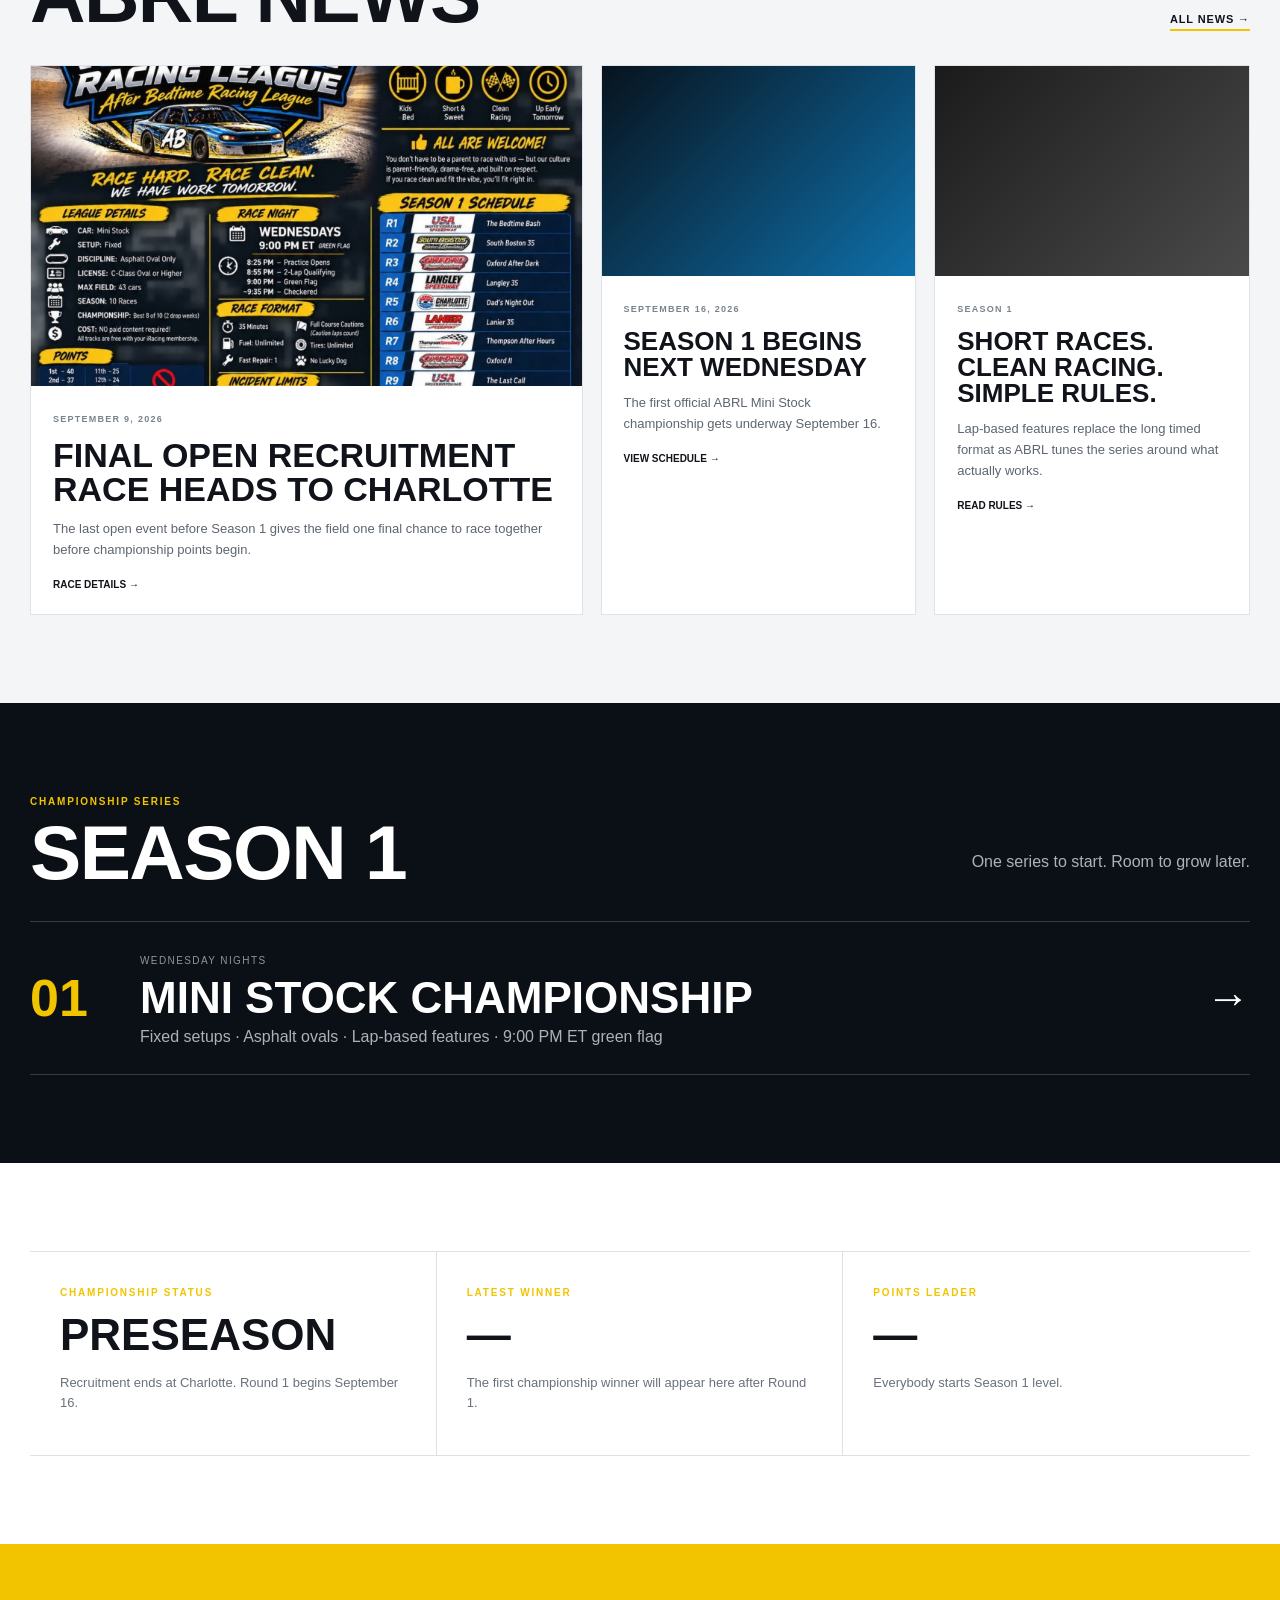
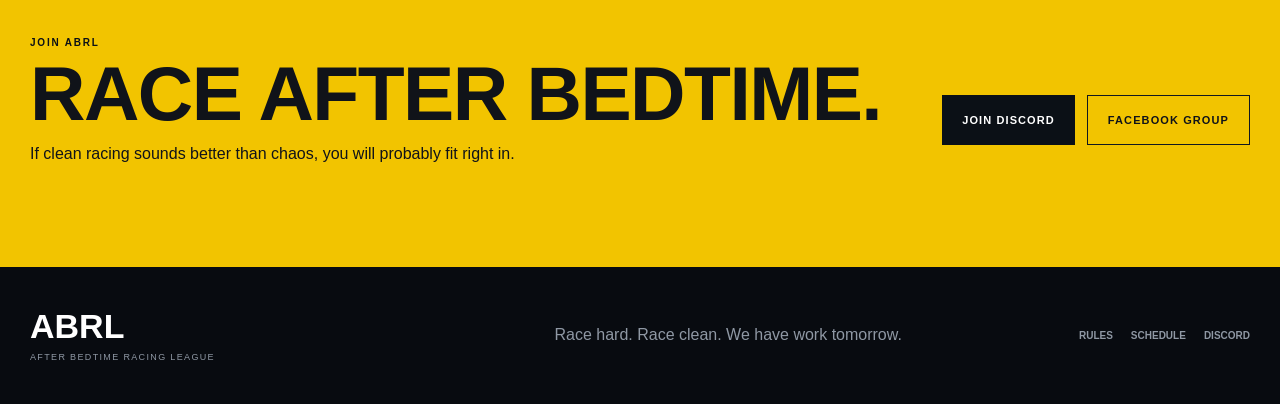
